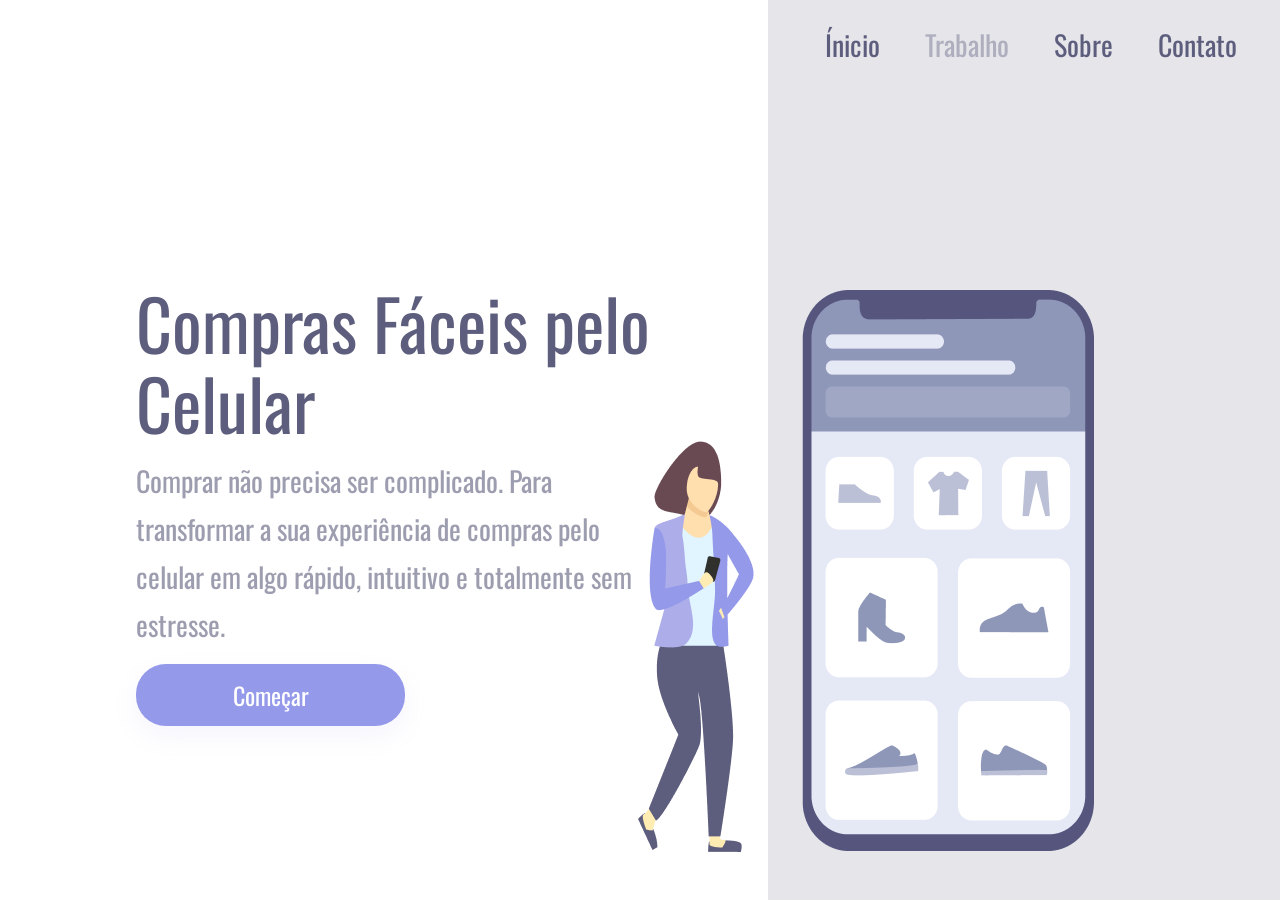
==== Projeto CSS Intermediário/index.html @ cb6b74b5 "Primeiro Commit - Projeto CSS" ====
<!DOCTYPE html>
<html lang="pt-BR">
<head>
    <meta charset="UTF-8">
    <meta name="viewport" content="width=device-width, initial-scale=1.0">
    <link rel="stylesheet" href="./style.css">
    <link rel="preconnect" href="https://fonts.googleapis.com">
    <link rel="preconnect" href="https://fonts.gstatic.com" crossorigin>
    <link href="https://fonts.googleapis.com/css2?family=Oswald:wght@200..700&display=swap" rel="stylesheet">
    <title>Projeto CSS Intermediário</title>
</head>
<body>
    <div class="container">
        <section class="container-left">
            <h1>Compras Fáceis pelo Celular</h1>
            <p>Comprar não precisa ser complicado. Para transformar a sua experiência de compras pelo celular em algo rápido, intuitivo e totalmente sem estresse.</p>
            <button>Começar</button>
        </section>
        <section class="container-right">
            <header>
                <a>Ínicio</a>
                <a class="cor-diferente">Trabalho</a>
                <a>Sobre</a>
                <a>Contato</a>
                </header>
        <img src="./img/Illustration-3.png" alt="logo-image">


        </section>
    </div>



    
</body>
</html>
---- Projeto CSS Intermediário/style.css ----
* {
    margin: 0;
    padding: 0;
    box-sizing: border-box;
    font-family: "Oswald", sans-serif;
    color: #5d5d7d;
    font-weight: 400;
}

.container {
    height: 100vh;
    width: 100vw;
}

.container-left {
    display: inline-block;
    width: 60%;
    margin-top: 22%;
    padding-left: 136px;

}

.container-right {
    display: inline-block;
    background-color: rgba(93,93,125,0.16);
    height: 100vh;
    width: 40%;
    position: absolute;



}

img {
    position: relative;
    top: 25%;
    right: 130px;


}

h1 {
    font-size: 70px;
    line-height: 80px;
}

p {
    width: 500px;
    font-size: 28px;
    line-height: 48px;
    opacity: 0.6;
    margin: 15px 0px;
}

button {
    width: 269px;
    height: 62px;
    font-size: 24px;
    line-height: 36px;
    text-align: center;
    color: #ffffff;
    background: #9499ea;
    border: none;
    border-radius: 30px;
    cursor: pointer;
    box-shadow: 0px 10px 24px rgba(148, 153, 234, 0.0979959);

}

button:hover {
    opacity: 0.8;


}

button:active {
    opacity: 0.5;


}

a {
    font-size: 28px;
    line-height: 41px;
    color: #5d5d7d;
    margin-right: 41px;
    cursor: pointer;

}

.cor-diferente {
    opacity: 40%;


}

a:hover {
    opacity: 0.4;

}

a:active {
    opacity: 0.8;

}

header {
    margin: 24px 0 0 57px

}

@media screen and (max-width: 1245px){
    .container-left {
        width: 100%;
        height: 50%;
        padding: 0;
        margin: 0;

    }

    .container-right {
        display: block;
        height: auto;
        width: 100%;
        position: static;
        margin-top: 30px;
        padding: 40px;


    }

    img {
        position: static;



    }

    header {
        display: none;
    }

    h1 {
        font-size: 36px;
        line-height: 52px;
        width: auto;
        margin: 58px 50px 0 50px;
        text-align: center;


    }

    p {
       margin: 15px 40px; 
       width: auto;
       text-align: center;
       font-weight: 14px;
       line-height: 35px;


    }

    button {
        margin: 0 auto;
        display: block;



    }

    img {
        max-width: 90%;


    }


    

    
    
}
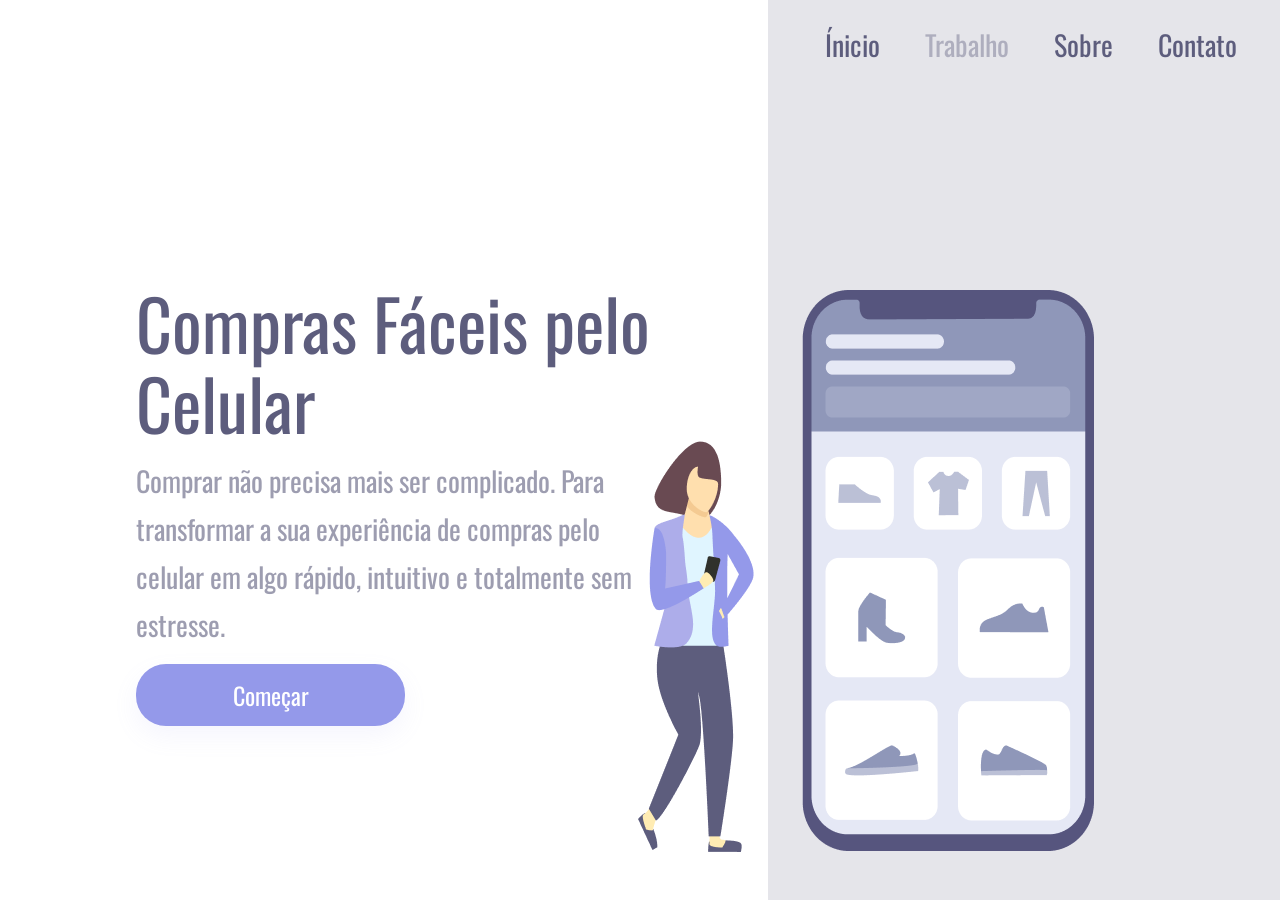
==== commit e74058ea: "no index.html mudei o <p> e no styles.css alterei a opacity" ====
--- a/Projeto CSS Intermediário/index.html
+++ b/Projeto CSS Intermediário/index.html
@@ -7,13 +7,13 @@
     <link rel="preconnect" href="https://fonts.googleapis.com">
     <link rel="preconnect" href="https://fonts.gstatic.com" crossorigin>
     <link href="https://fonts.googleapis.com/css2?family=Oswald:wght@200..700&display=swap" rel="stylesheet">
-    <title>Projeto CSS Intermediário</title>
+    <title>Projeto CSS</title>
 </head>
 <body>
     <div class="container">
         <section class="container-left">
             <h1>Compras Fáceis pelo Celular</h1>
-            <p>Comprar não precisa ser complicado. Para transformar a sua experiência de compras pelo celular em algo rápido, intuitivo e totalmente sem estresse.</p>
+            <p>Comprar não precisa mais ser complicado. Para transformar a sua experiência de compras pelo celular em algo rápido, intuitivo e totalmente sem estresse.</p>
             <button>Começar</button>
         </section>
         <section class="container-right">
--- a/Projeto CSS Intermediário/style.css
+++ b/Projeto CSS Intermediário/style.css
@@ -68,7 +68,7 @@
 }
 
 button:hover {
-    opacity: 0.8;
+    opacity: 0.7;
 
 
 }
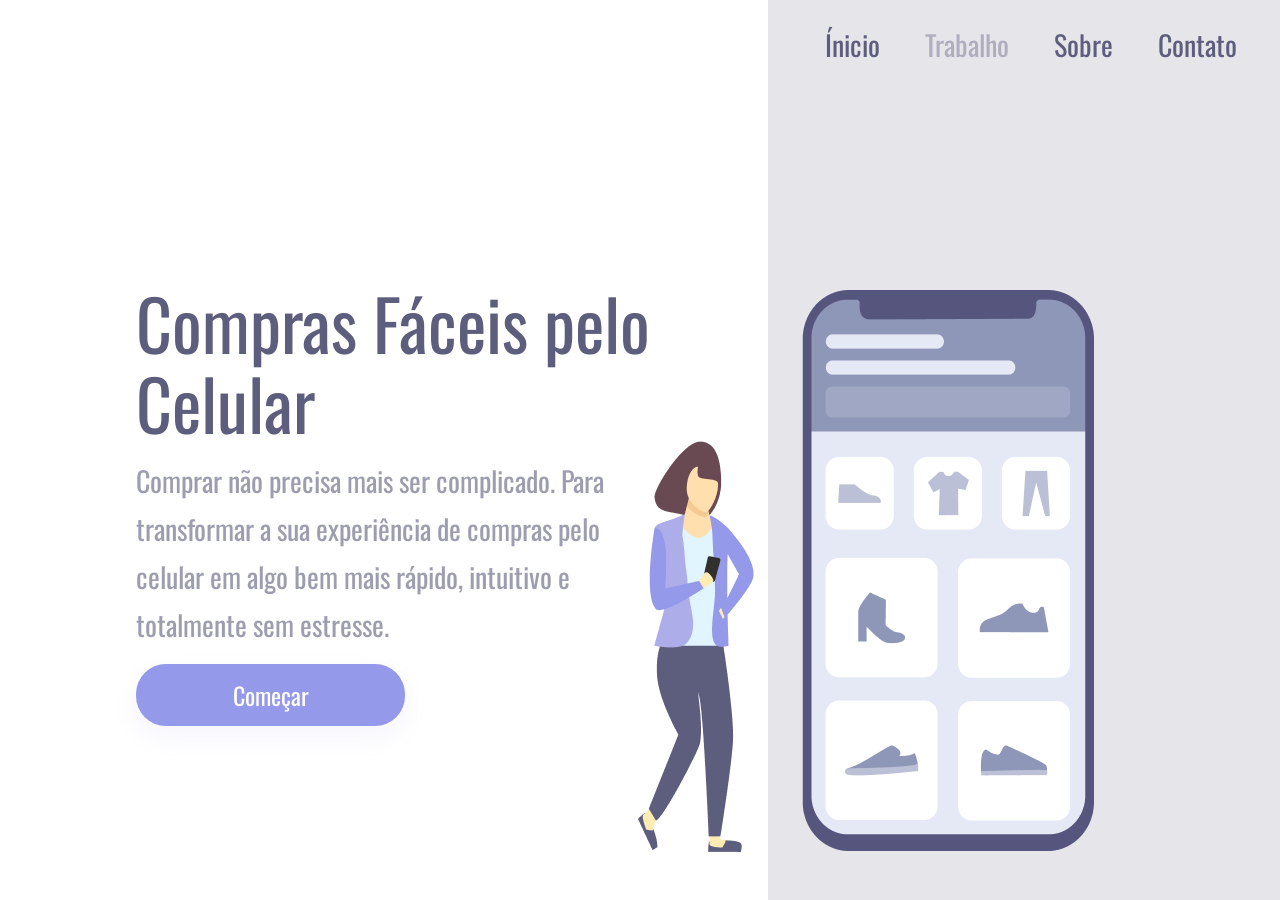
==== commit a96bed6d: "Alteração no <p> index.html" ====
--- a/Projeto CSS Intermediário/index.html
+++ b/Projeto CSS Intermediário/index.html
@@ -13,7 +13,7 @@
     <div class="container">
         <section class="container-left">
             <h1>Compras Fáceis pelo Celular</h1>
-            <p>Comprar não precisa mais ser complicado. Para transformar a sua experiência de compras pelo celular em algo rápido, intuitivo e totalmente sem estresse.</p>
+            <p>Comprar não precisa mais ser complicado. Para transformar a sua experiência de compras pelo celular em algo bem mais rápido, intuitivo e totalmente sem estresse.</p>
             <button>Começar</button>
         </section>
         <section class="container-right">
